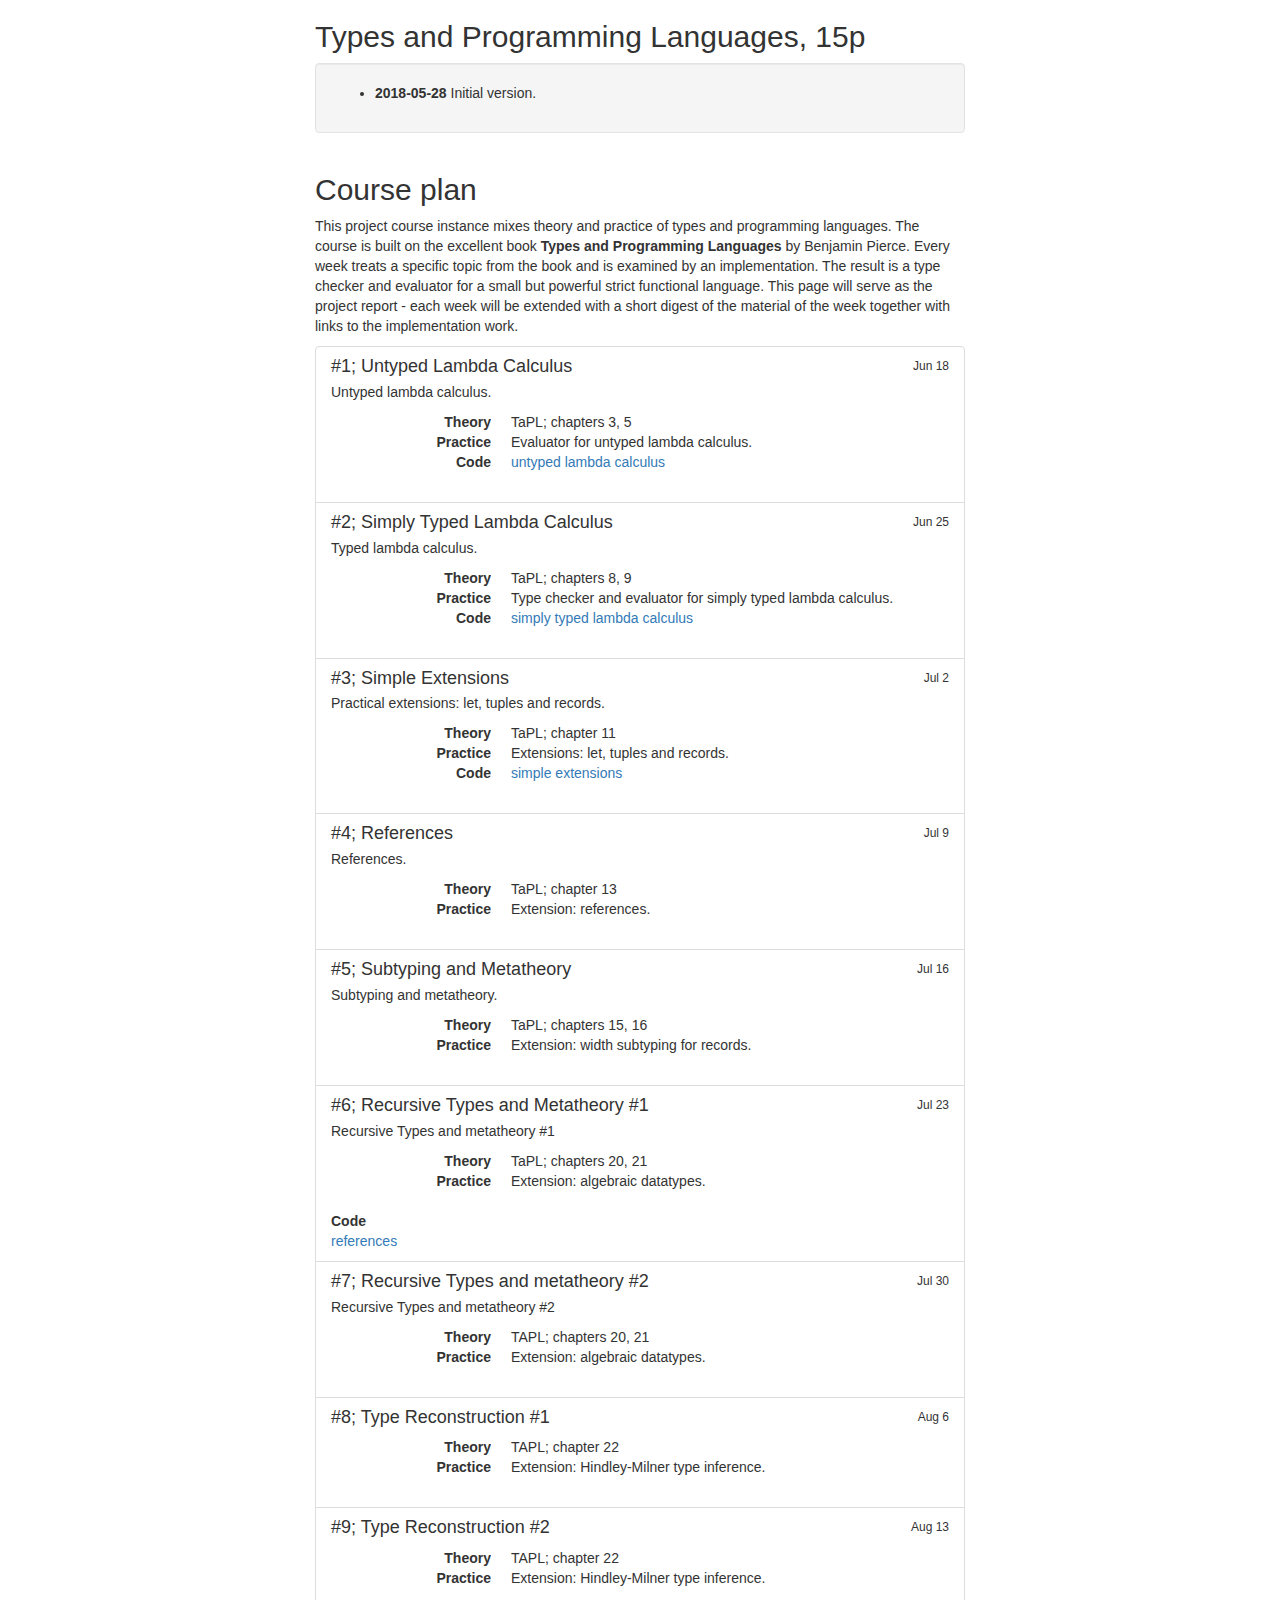
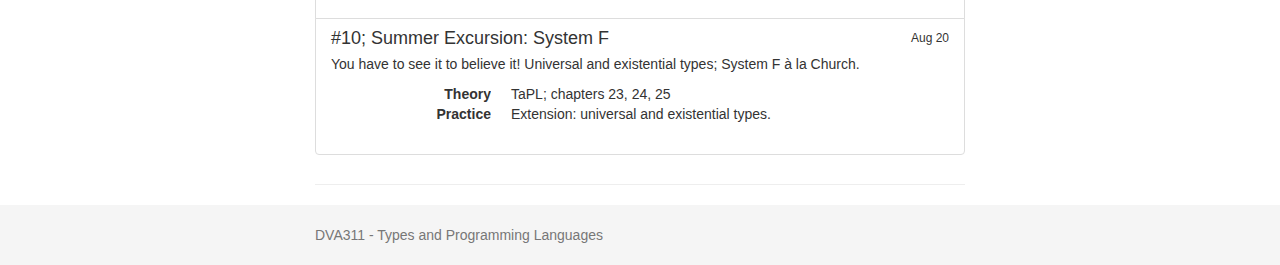
==== index.html @ bcdea350 "added w4" ====
<!DOCTYPE html>
<html lang="en">
<head>
    <meta charset="utf-8">
    <meta http-equiv="X-UA-Compatible" content="IE=edge">
    <meta name="viewport" content="width=device-width, initial-scale=1">
    <title>DVA311</title>

    <!-- Bootstrap -->
    <link href="css/bootstrap.min.css" rel="stylesheet">
    <link href="css/custom.css" rel="stylesheet">
    <link href="css/print.css" rel="stylesheet" media="print">


    <!--[if lt IE 9]>
    <script src="https://oss.maxcdn.com/html5shiv/3.7.2/html5shiv.min.js"></script>
    <script src="https://oss.maxcdn.com/respond/1.4.2/respond.min.js"></script>
    <![endif]-->
</head>

<body>

<!-- Begin page content -->
<div class="container">
    <h2>Types and Programming Languages, 15p</h2>

    <div class="well hidden-print">
        <ul>
            <li><strong>2018-05-28</strong> Initial version.
            </li>
        </ul>
    </div>

    <div class="page-header nobreak">
        <h2>Course plan</h2>

        <p> This project course instance mixes theory and practice of types and programming languages. The course is
            built on the excellent book
            <strong>Types and Programming Languages</strong> by Benjamin Pierce. Every week treats a specific topic from
            the book and is examined by an implementation. The result is a type checker and evaluator for a
            small but powerful strict functional language. This page will serve as the project report - each week will
            be extended with a short digest of the material of the week together with links to the implementation work.
        </p>


        <div class="list-group">

            <div class="list-group-item">
                <span class="date">Jun 18</span>
                <h4 class="list-group-item-heading">#1; Untyped Lambda Calculus</h4>

                <p>
                    Untyped lambda calculus.
                </p>

                <dl class="dl-horizontal">
                    <dt>Theory</dt>
                    <dd>TaPL; chapters 3, 5</dd>
                    <dt>Practice</dt>
                    <dd>Evaluator for untyped lambda calculus.</dd>
		    <dt>Code</dt>
		    <dd><a href="code/w1-untyped.zip">untyped lambda calculus</a></dd>
                </dl>

            </div>

            <div class="list-group-item">
                <span class="date">Jun 25</span>

                <h4 class="list-group-item-heading">#2; Simply Typed Lambda Calculus</h4>

                <p>
                    Typed lambda calculus.
                </p>

                <dl class="dl-horizontal">
                    <dt>Theory</dt>
                    <dd>TaPL; chapters 8, 9</dd>
                    <dt>Practice</dt>
                    <dd>Type checker and evaluator for simply typed lambda calculus.</dd>
		    <dt>Code</dt>
		    <dd><a href="code/w2-simply_typed.zip">simply typed lambda calculus</a></dd>
                </dl>

            </div>

            <div class="list-group-item">
                <span class="date">Jul 2</span>

                <h4 class="list-group-item-heading">#3; Simple Extensions </h4>

                <p>
                    Practical extensions: let, tuples and records.
                </p>

                <dl class="dl-horizontal">
                    <dt>Theory</dt>
                    <dd>TaPL; chapter 11</dd>
                    <dt>Practice</dt>
                    <dd>Extensions: let, tuples and records.</dd>
		    <dt>Code</dt>
		    <dd><a href="code/w3-simple_extensions.zip">simple extensions</a></dd>
                </dl>

            </div>

            <div class="list-group-item">
                <span class="date">Jul 9</span>

                <h4 class="list-group-item-heading">#4; References</h4>

                <p>
                    References.
                </p>

                <dl class="dl-horizontal">
                    <dt>Theory</dt>
                    <dd>TaPL; chapter 13</dd>
                    <dt>Practice</dt>
                    <dd>Extension: references.</dd>
                </dl>

            </div>
            <div class="list-group-item">
                <span class="date">Jul 16</span>

                <h4 class="list-group-item-heading">#5; Subtyping and Metatheory </h4>

                <p>
                    Subtyping and metatheory.
                </p>

                <dl class="dl-horizontal">
                    <dt>Theory</dt>
                    <dd>TaPL; chapters 15, 16</dd>
                    <dt>Practice</dt>
                    <dd>Extension: width subtyping for records.</dd>
                </dl>

            </div>

            <div class="list-group-item">
                <span class="date">Jul 23</span>

                <h4 class="list-group-item-heading">#6; Recursive Types and Metatheory #1</h4>

                <p>
                    Recursive Types and metatheory #1
                </p>

                <dl class="dl-horizontal">
                    <dt>Theory</dt>
                    <dd>TaPL; chapters 20, 21</dd>
                    <dt>Practice</dt>
                    <dd>Extension: algebraic datatypes.</dd>
                </dl>

		            <dt>Code</dt>
		            <dd><a href="code/w4-references.zip">references</a></dd>

            </div>

            <div class="list-group-item">
                <span class="date">Jul 30</span>

                <h4 class="list-group-item-heading">#7;  Recursive Types and metatheory #2 </h4>

                <p>
                    Recursive Types and metatheory #2
                </p>

                <dl class="dl-horizontal">
                    <dt>Theory</dt>
                    <dd>TAPL; chapters 20, 21</dd>
                    <dt>Practice</dt>
                    <dd>Extension: algebraic datatypes.</dd>
                </dl>

            </div>

            <div class="list-group-item">
                <span class="date">Aug 6</span>

                <h4 class="list-group-item-heading">#8; Type Reconstruction #1</h4>

                <p>
                </p>

                <dl class="dl-horizontal">
                    <dt>Theory</dt>
                    <dd>TAPL; chapter 22</dd>
                    <dt>Practice</dt>
                    <dd>Extension: Hindley-Milner type inference.</dd>
                </dl>

            </div>

            <div class="list-group-item">
                <span class="date">Aug 13</span>

                <h4 class="list-group-item-heading">#9; Type Reconstruction #2</h4>

                <p>
                </p>

                <dl class="dl-horizontal">
                    <dt>Theory</dt>
                    <dd>TAPL; chapter 22</dd>
                    <dt>Practice</dt>
                    <dd>Extension: Hindley-Milner type inference.</dd>
                </dl>

            </div>

            <div class="list-group-item">
                <span class="date">Aug 20</span>

                <h4 class="list-group-item-heading">#10; Summer Excursion: System F</h4>

                <p>
                    You have to see it to believe it! Universal and existential types; System F à la Church.
                </p>

                <dl class="dl-horizontal">
                    <dt>Theory</dt>
                    <dd>TaPL; chapters 23, 24, 25</dd>
                    <dt>Practice</dt>
                    <dd>Extension: universal and existential types.</dd>
                </dl>

            </div>

        </div>


    </div>


</div>

<footer class="footer hidden-print">
    <div class="container">
        <p class="text-muted">DVA311 - Types and Programming Languages</p>
    </div>
</footer>


<!-- IE10 viewport hack for Surface/desktop Windows 8 bug -->
<script src="../../assets/js/ie10-viewport-bug-workaround.js"></script>

<!-- jQuery (necessary for Bootstrap's JavaScript plugins) -->
<script src="https://ajax.googleapis.com/ajax/libs/jquery/1.11.3/jquery.min.js"></script>
<!-- Include all compiled plugins (below), or include individual files as needed -->
<script src="js/bootstrap.min.js"></script>
</body>
</html>
---- css/custom.css ----
html {
    position: relative;
    min-height: 100%;
}
body {
    /* Margin bottom by footer height */
    margin-bottom: 60px;
}
.footer {
    position: absolute;
    bottom: 0;
    width: 100%;
    /* Set the fixed height of the footer here */
    height: 60px;
    background-color: #f5f5f5;
}


.container {
    width: auto;
    max-width: 680px;
    padding: 0 15px;
}
.container .text-muted {
    margin: 20px 0;
}



.date {
    display: inline-block;
    min-width: 10px;
    padding: 3px 0px;
    font-size: 12px;
    line-height: 1;
    text-align: center;
    white-space: nowrap;
    vertical-align: middle;
}


.list-group-item > .date {
    float: right;
}
---- css/print.css ----
@page {
    size: A4;
    margin-bottom: 2cm;
    margin-top: 2cm;
}

h1, h2, h3, h4, h5 {
    page-break-after: avoid;
}

.nobreak {
    page-break-inside: avoid;
}

.list-group-item {
    page-break-inside: avoid;
}
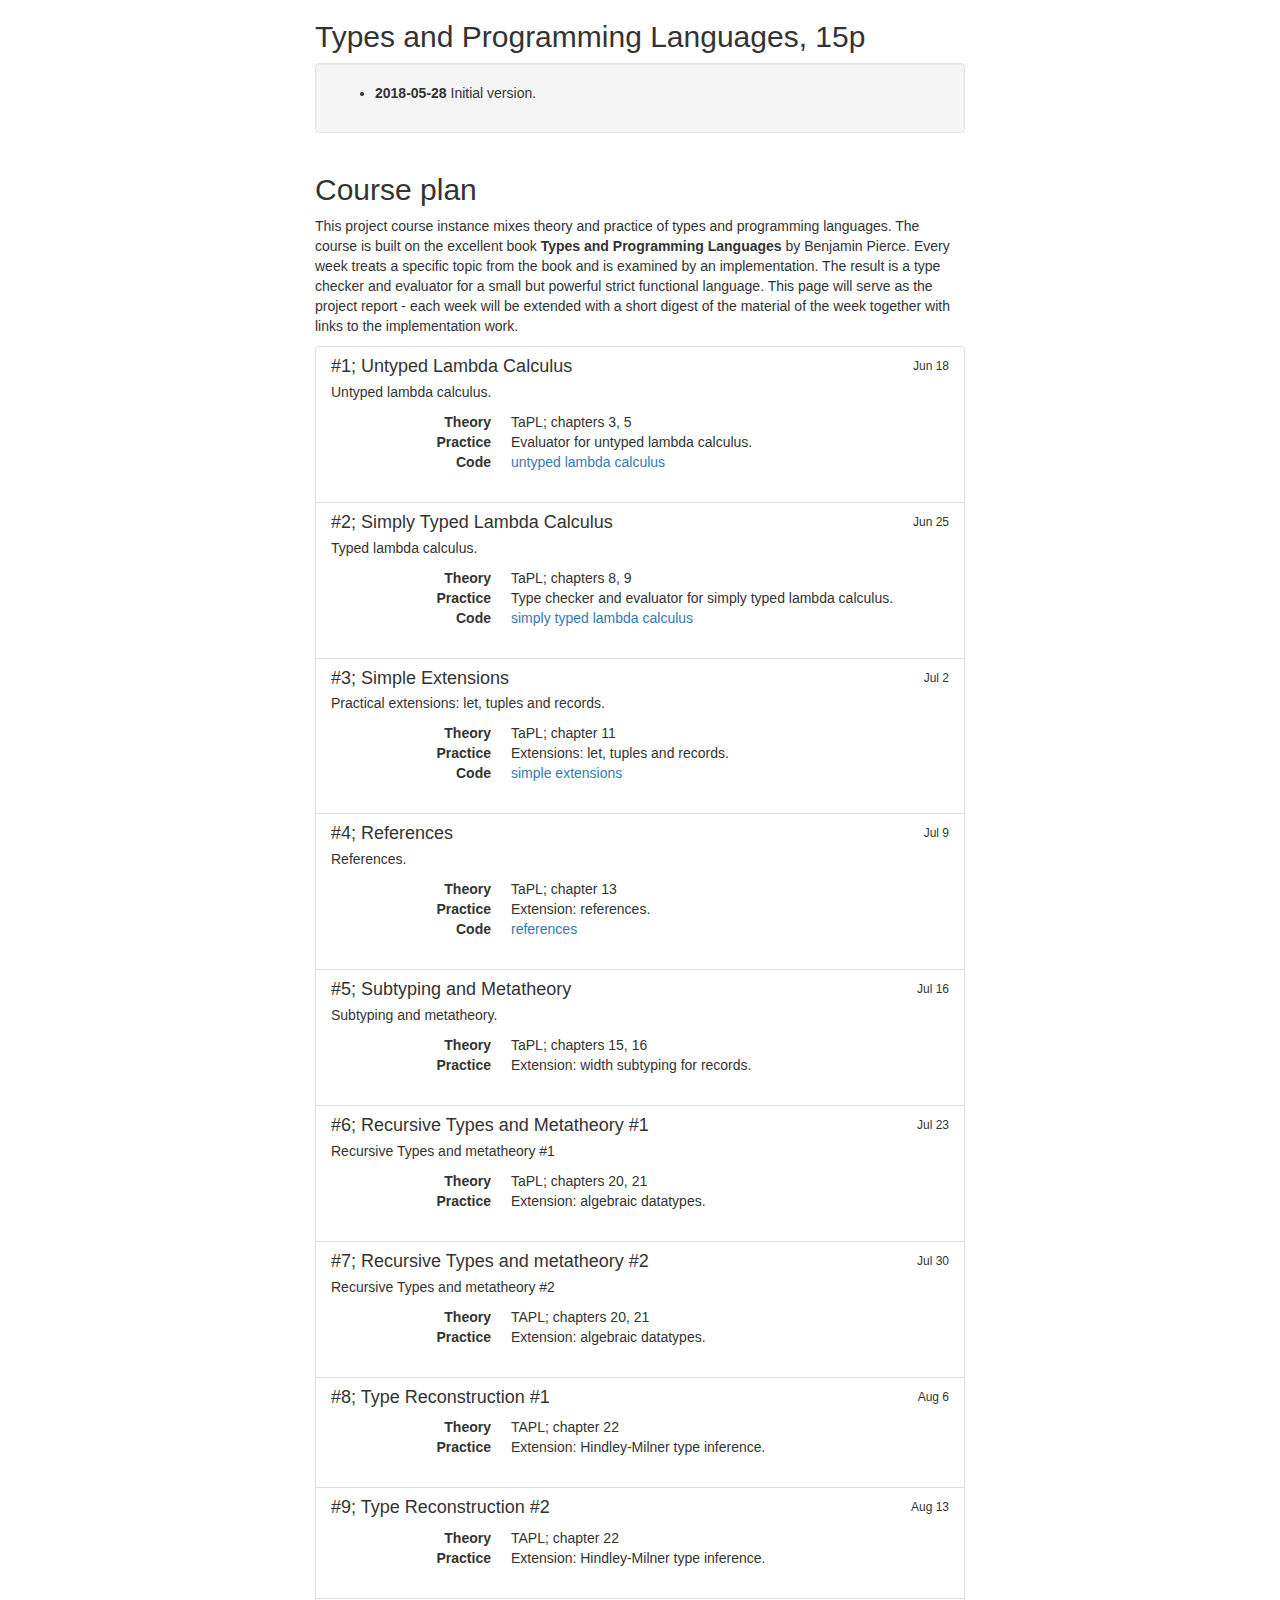
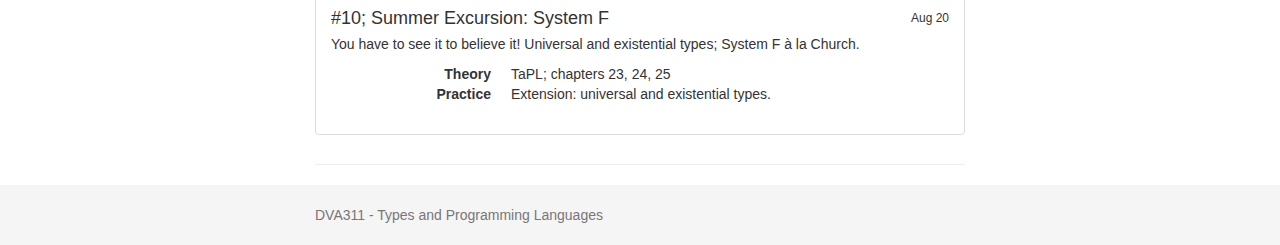
==== commit 7568b922: "fixed error" ====
--- a/index.html
+++ b/index.html
@@ -114,10 +114,9 @@
                 </p>
 
                 <dl class="dl-horizontal">
-                    <dt>Theory</dt>
-                    <dd>TaPL; chapter 13</dd>
-                    <dt>Practice</dt>
-                    <dd>Extension: references.</dd>
+                    <dt>Theory</dt> <dd>TaPL; chapter 13</dd>
+                    <dt>Practice</dt> <dd>Extension: references.</dd>
+                    <dt>Code</dt> <dd><a href="code/w4-references.zip">references</a></dd>
                 </dl>
 
             </div>
@@ -154,10 +153,6 @@
                     <dt>Practice</dt>
                     <dd>Extension: algebraic datatypes.</dd>
                 </dl>
-
-		            <dt>Code</dt>
-		            <dd><a href="code/w4-references.zip">references</a></dd>
-
             </div>
 
             <div class="list-group-item">
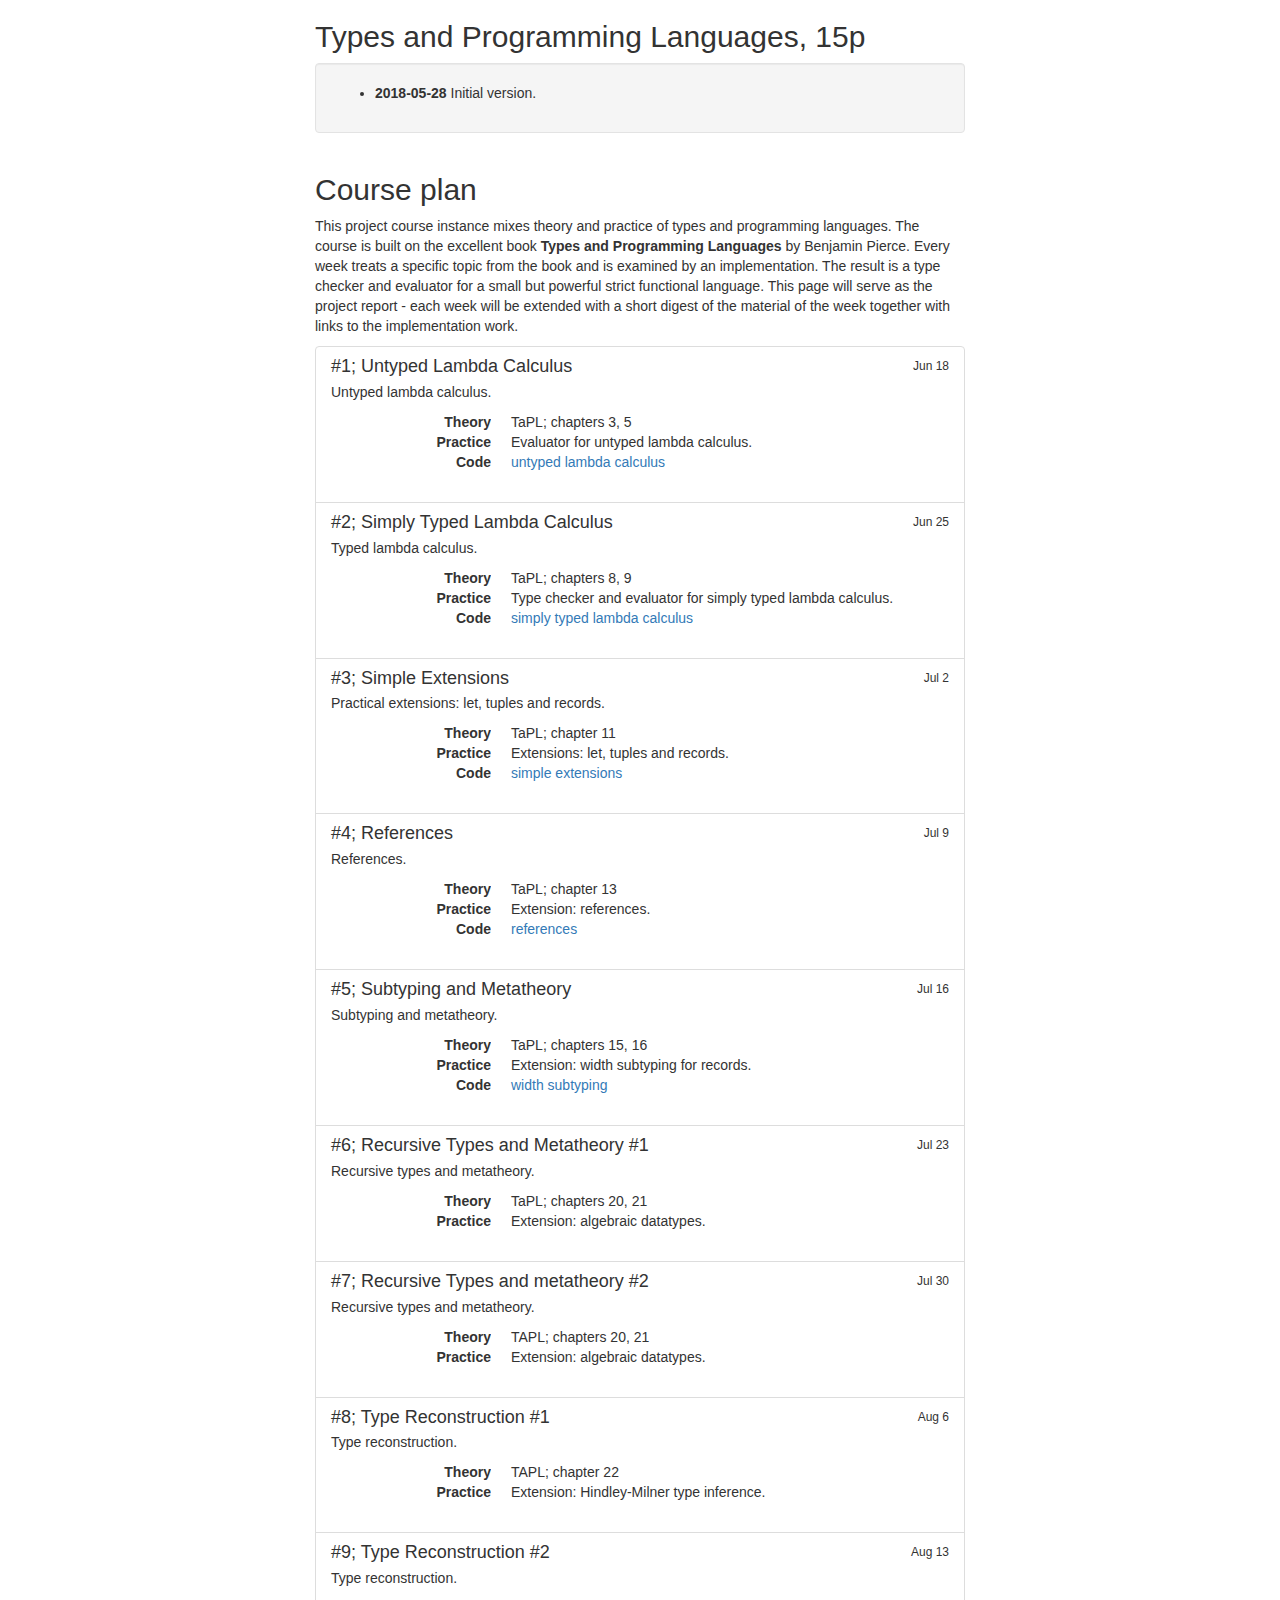
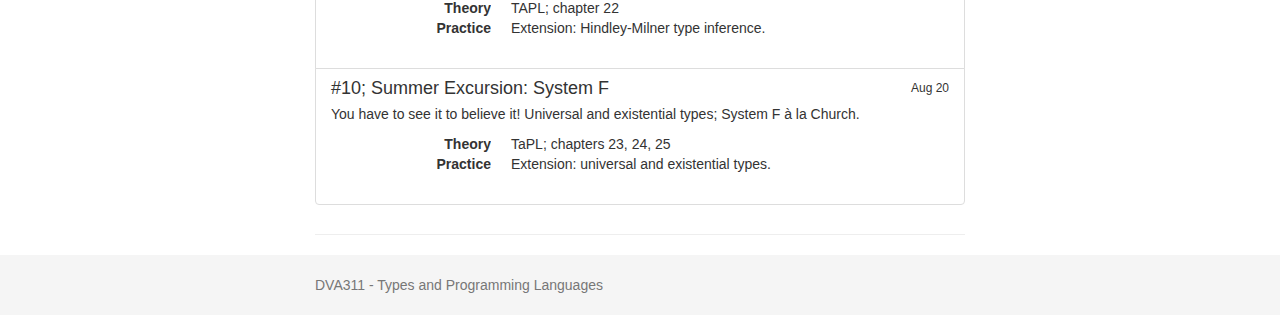
==== commit d879379c: "added w5" ====
--- a/index.html
+++ b/index.html
@@ -134,6 +134,8 @@
                     <dd>TaPL; chapters 15, 16</dd>
                     <dt>Practice</dt>
                     <dd>Extension: width subtyping for records.</dd>
+                    <dt>Code</dt>
+		                <dd><a href="code/w5-width_subtyping.zip">width subtyping</a></dd>
                 </dl>
 
             </div>
@@ -144,7 +146,7 @@
                 <h4 class="list-group-item-heading">#6; Recursive Types and Metatheory #1</h4>
 
                 <p>
-                    Recursive Types and metatheory #1
+                    Recursive types and metatheory.
                 </p>
 
                 <dl class="dl-horizontal">
@@ -160,9 +162,7 @@
 
                 <h4 class="list-group-item-heading">#7;  Recursive Types and metatheory #2 </h4>
 
-                <p>
-                    Recursive Types and metatheory #2
-                </p>
+                <p> Recursive types and metatheory. </p>
 
                 <dl class="dl-horizontal">
                     <dt>Theory</dt>
@@ -178,8 +178,7 @@
 
                 <h4 class="list-group-item-heading">#8; Type Reconstruction #1</h4>
 
-                <p>
-                </p>
+                <p> Type reconstruction. </p>
 
                 <dl class="dl-horizontal">
                     <dt>Theory</dt>
@@ -195,8 +194,7 @@
 
                 <h4 class="list-group-item-heading">#9; Type Reconstruction #2</h4>
 
-                <p>
-                </p>
+                <p> Type reconstruction. </p>
 
                 <dl class="dl-horizontal">
                     <dt>Theory</dt>
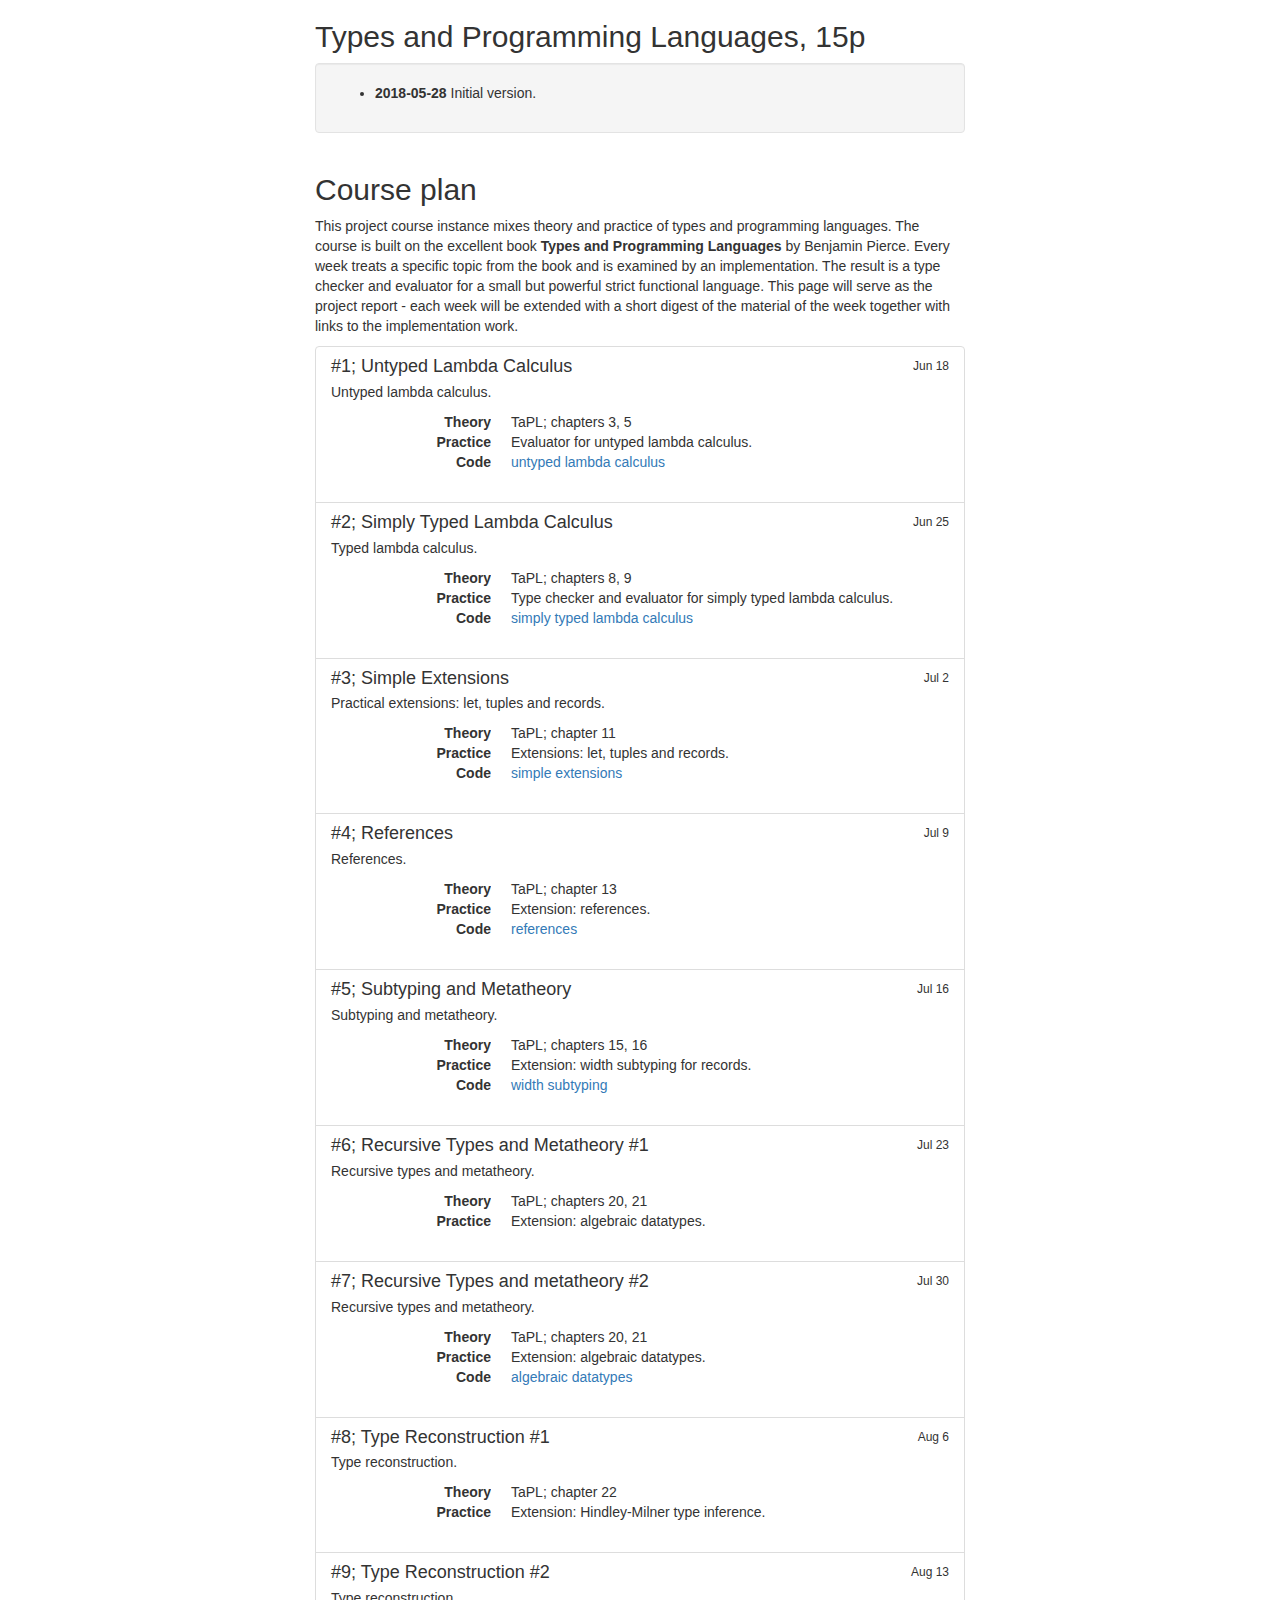
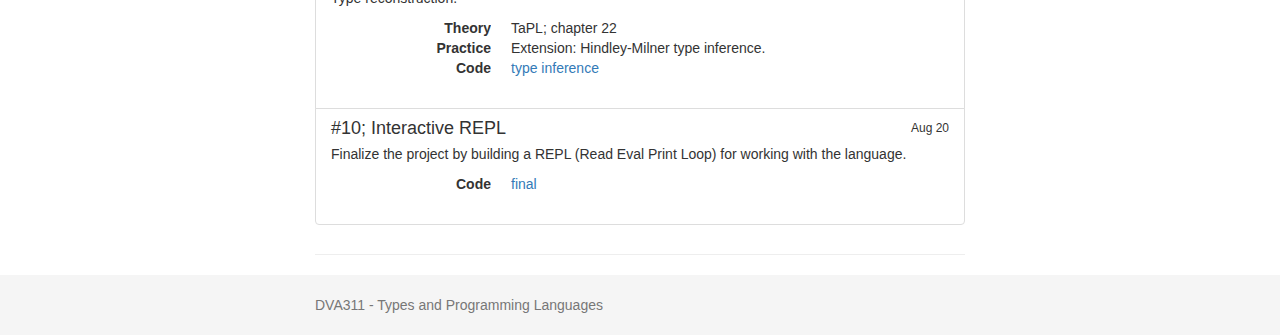
==== commit c6dcb3e4: "added links to code" ====
--- a/index.html
+++ b/index.html
@@ -166,9 +166,11 @@
 
                 <dl class="dl-horizontal">
                     <dt>Theory</dt>
-                    <dd>TAPL; chapters 20, 21</dd>
+                    <dd>TaPL; chapters 20, 21</dd>
                     <dt>Practice</dt>
                     <dd>Extension: algebraic datatypes.</dd>
+                    <dt>Code</dt>
+		                <dd><a href="code/w7-adts.zip">algebraic datatypes</a></dd>
                 </dl>
 
             </div>
@@ -182,7 +184,7 @@
 
                 <dl class="dl-horizontal">
                     <dt>Theory</dt>
-                    <dd>TAPL; chapter 22</dd>
+                    <dd>TaPL; chapter 22</dd>
                     <dt>Practice</dt>
                     <dd>Extension: Hindley-Milner type inference.</dd>
                 </dl>
@@ -198,9 +200,11 @@
 
                 <dl class="dl-horizontal">
                     <dt>Theory</dt>
-                    <dd>TAPL; chapter 22</dd>
+                    <dd>TaPL; chapter 22</dd>
                     <dt>Practice</dt>
                     <dd>Extension: Hindley-Milner type inference.</dd>
+                    <dt>Code</dt>
+		                <dd><a href="code/w9-inference.zip">type inference</a></dd>
                 </dl>
 
             </div>
@@ -208,17 +212,15 @@
             <div class="list-group-item">
                 <span class="date">Aug 20</span>
 
-                <h4 class="list-group-item-heading">#10; Summer Excursion: System F</h4>
-
-                <p>
-                    You have to see it to believe it! Universal and existential types; System F à la Church.
-                </p>
-
-                <dl class="dl-horizontal">
-                    <dt>Theory</dt>
-                    <dd>TaPL; chapters 23, 24, 25</dd>
-                    <dt>Practice</dt>
-                    <dd>Extension: universal and existential types.</dd>
+                <h4 class="list-group-item-heading">#10; Interactive REPL</h4>
+
+                <p>
+                    Finalize the project by building a REPL (Read Eval Print Loop) for working with the language.
+                </p>
+
+                <dl class="dl-horizontal">
+                    <dt>Code</dt>
+		                <dd><a href="code/w10-final.zip">final</a></dd>
                 </dl>
 
             </div>
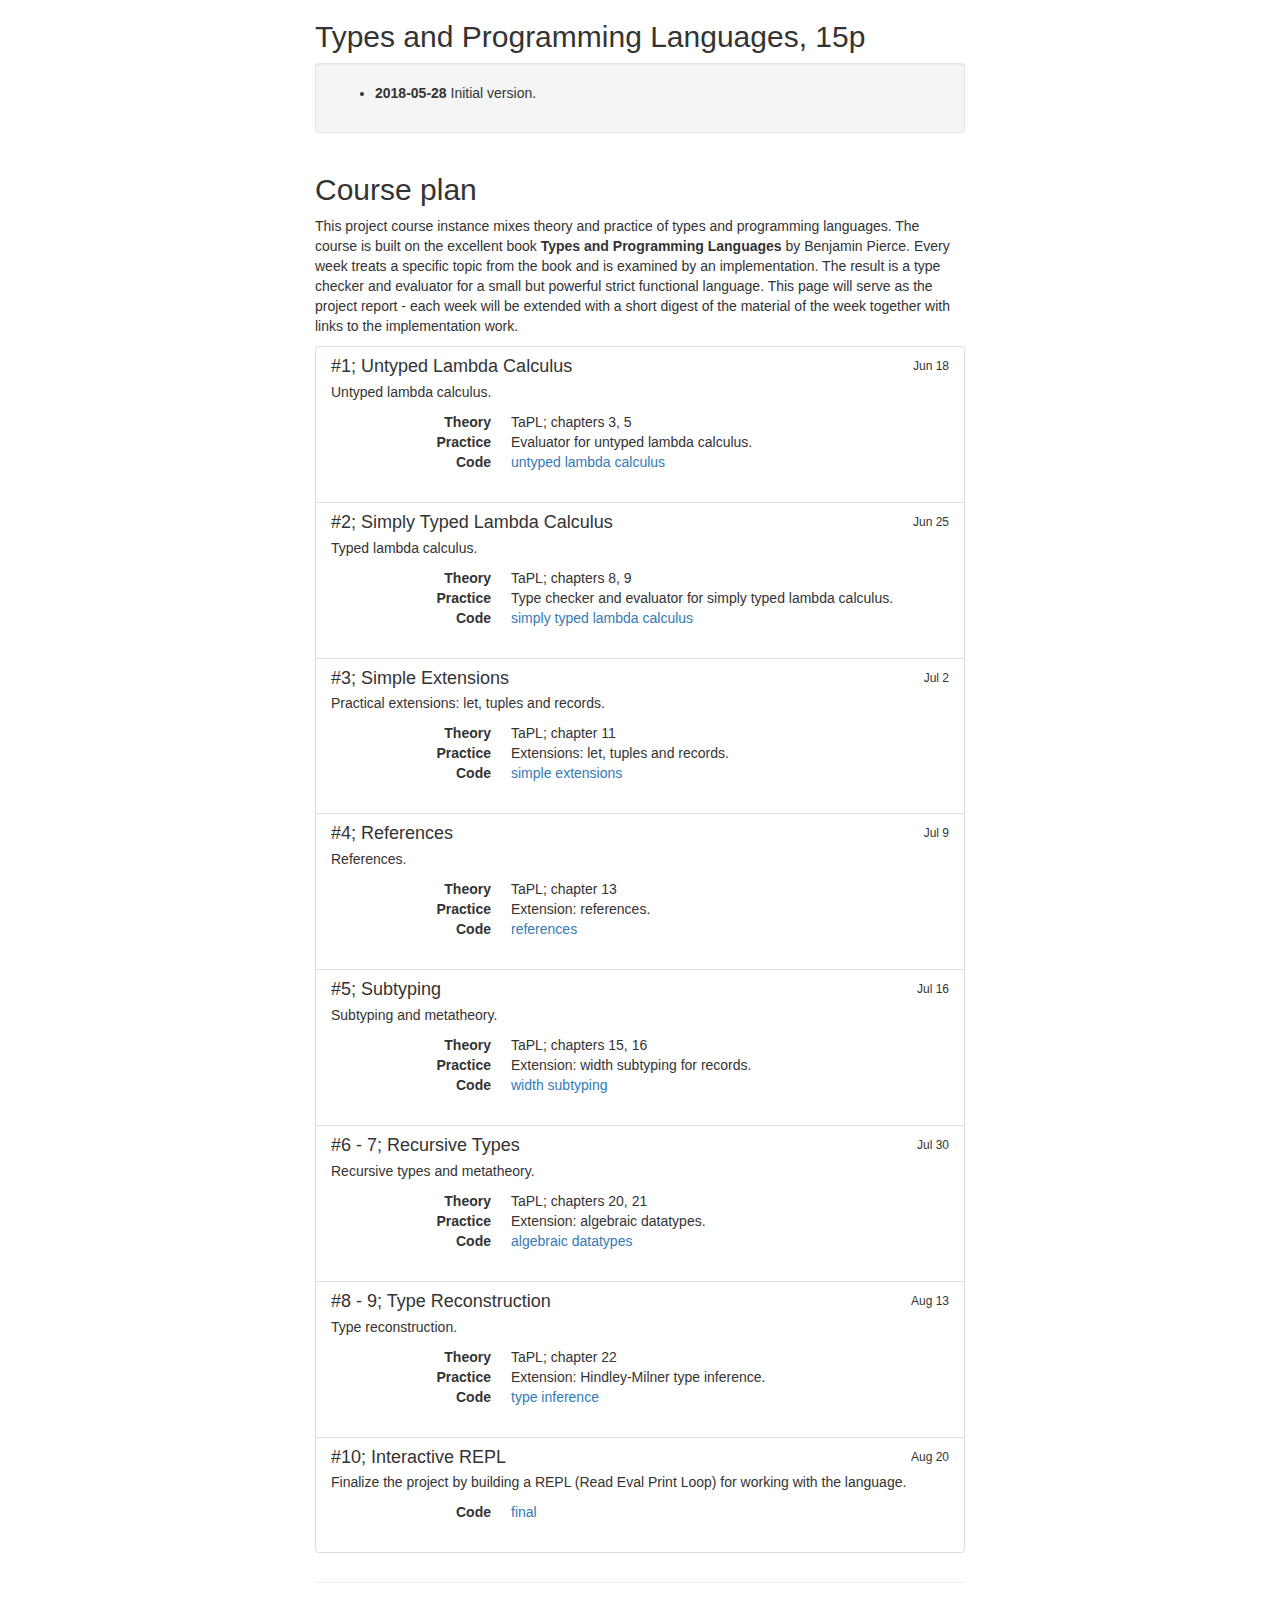
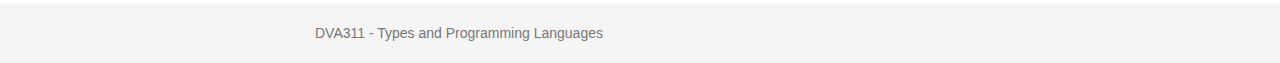
==== commit ca85ee98: "changed module week spans" ====
--- a/index.html
+++ b/index.html
@@ -123,7 +123,7 @@
             <div class="list-group-item">
                 <span class="date">Jul 16</span>
 
-                <h4 class="list-group-item-heading">#5; Subtyping and Metatheory </h4>
+                <h4 class="list-group-item-heading">#5; Subtyping </h4>
 
                 <p>
                     Subtyping and metatheory.
@@ -141,34 +141,16 @@
             </div>
 
             <div class="list-group-item">
-                <span class="date">Jul 23</span>
-
-                <h4 class="list-group-item-heading">#6; Recursive Types and Metatheory #1</h4>
-
-                <p>
-                    Recursive types and metatheory.
-                </p>
+                <span class="date">Jul 30</span>
+
+                <h4 class="list-group-item-heading">#6 - 7; Recursive Types</h4>
+                <p> Recursive types and metatheory. </p>
 
                 <dl class="dl-horizontal">
                     <dt>Theory</dt>
                     <dd>TaPL; chapters 20, 21</dd>
                     <dt>Practice</dt>
                     <dd>Extension: algebraic datatypes.</dd>
-                </dl>
-            </div>
-
-            <div class="list-group-item">
-                <span class="date">Jul 30</span>
-
-                <h4 class="list-group-item-heading">#7;  Recursive Types and metatheory #2 </h4>
-
-                <p> Recursive types and metatheory. </p>
-
-                <dl class="dl-horizontal">
-                    <dt>Theory</dt>
-                    <dd>TaPL; chapters 20, 21</dd>
-                    <dt>Practice</dt>
-                    <dd>Extension: algebraic datatypes.</dd>
                     <dt>Code</dt>
 		                <dd><a href="code/w7-adts.zip">algebraic datatypes</a></dd>
                 </dl>
@@ -176,25 +158,9 @@
             </div>
 
             <div class="list-group-item">
-                <span class="date">Aug 6</span>
-
-                <h4 class="list-group-item-heading">#8; Type Reconstruction #1</h4>
-
-                <p> Type reconstruction. </p>
-
-                <dl class="dl-horizontal">
-                    <dt>Theory</dt>
-                    <dd>TaPL; chapter 22</dd>
-                    <dt>Practice</dt>
-                    <dd>Extension: Hindley-Milner type inference.</dd>
-                </dl>
-
-            </div>
-
-            <div class="list-group-item">
                 <span class="date">Aug 13</span>
 
-                <h4 class="list-group-item-heading">#9; Type Reconstruction #2</h4>
+                <h4 class="list-group-item-heading">#8 - 9; Type Reconstruction </h4>
 
                 <p> Type reconstruction. </p>
 
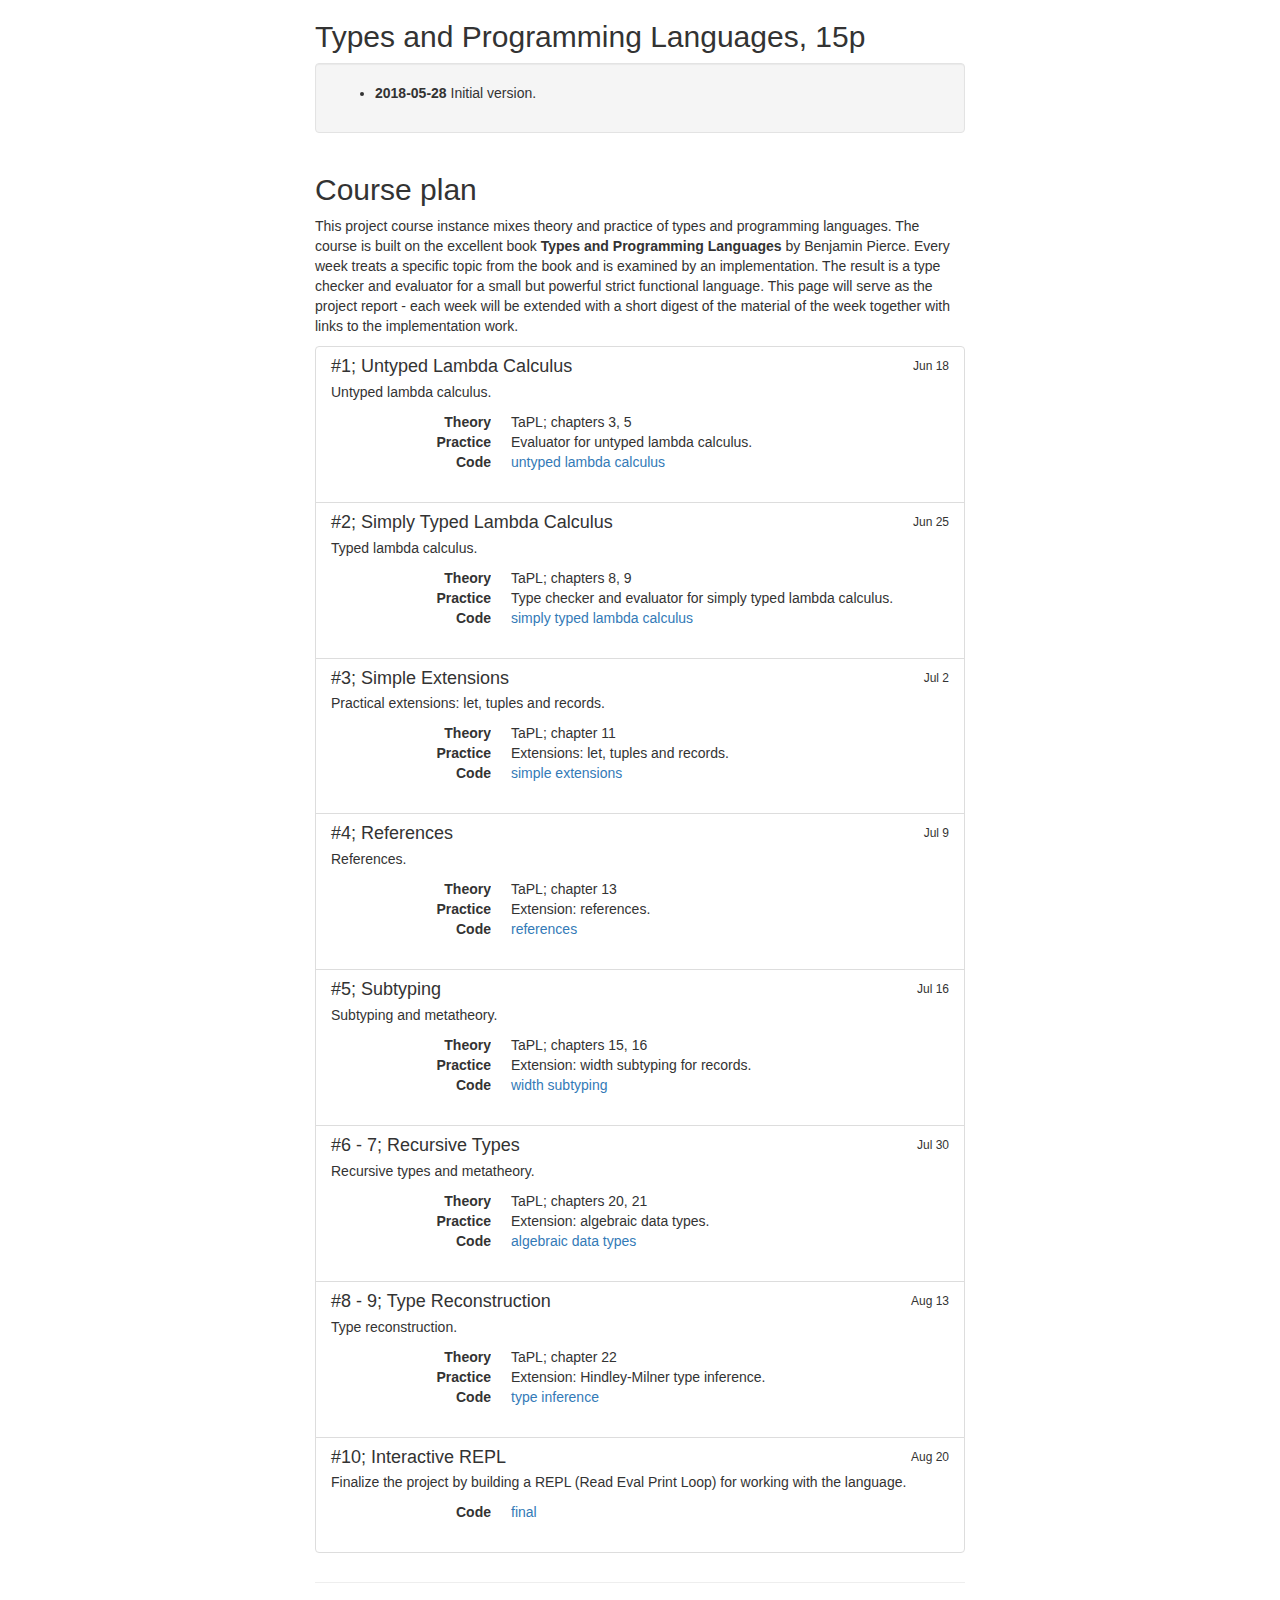
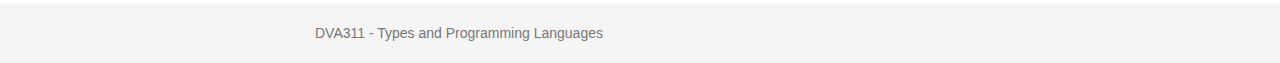
==== commit ef771e7a: "datatypes -> dat types" ====
--- a/index.html
+++ b/index.html
@@ -150,9 +150,9 @@
                     <dt>Theory</dt>
                     <dd>TaPL; chapters 20, 21</dd>
                     <dt>Practice</dt>
-                    <dd>Extension: algebraic datatypes.</dd>
-                    <dt>Code</dt>
-		                <dd><a href="code/w7-adts.zip">algebraic datatypes</a></dd>
+                    <dd>Extension: algebraic data types.</dd>
+                    <dt>Code</dt>
+		                <dd><a href="code/w7-adts.zip">algebraic data types</a></dd>
                 </dl>
 
             </div>
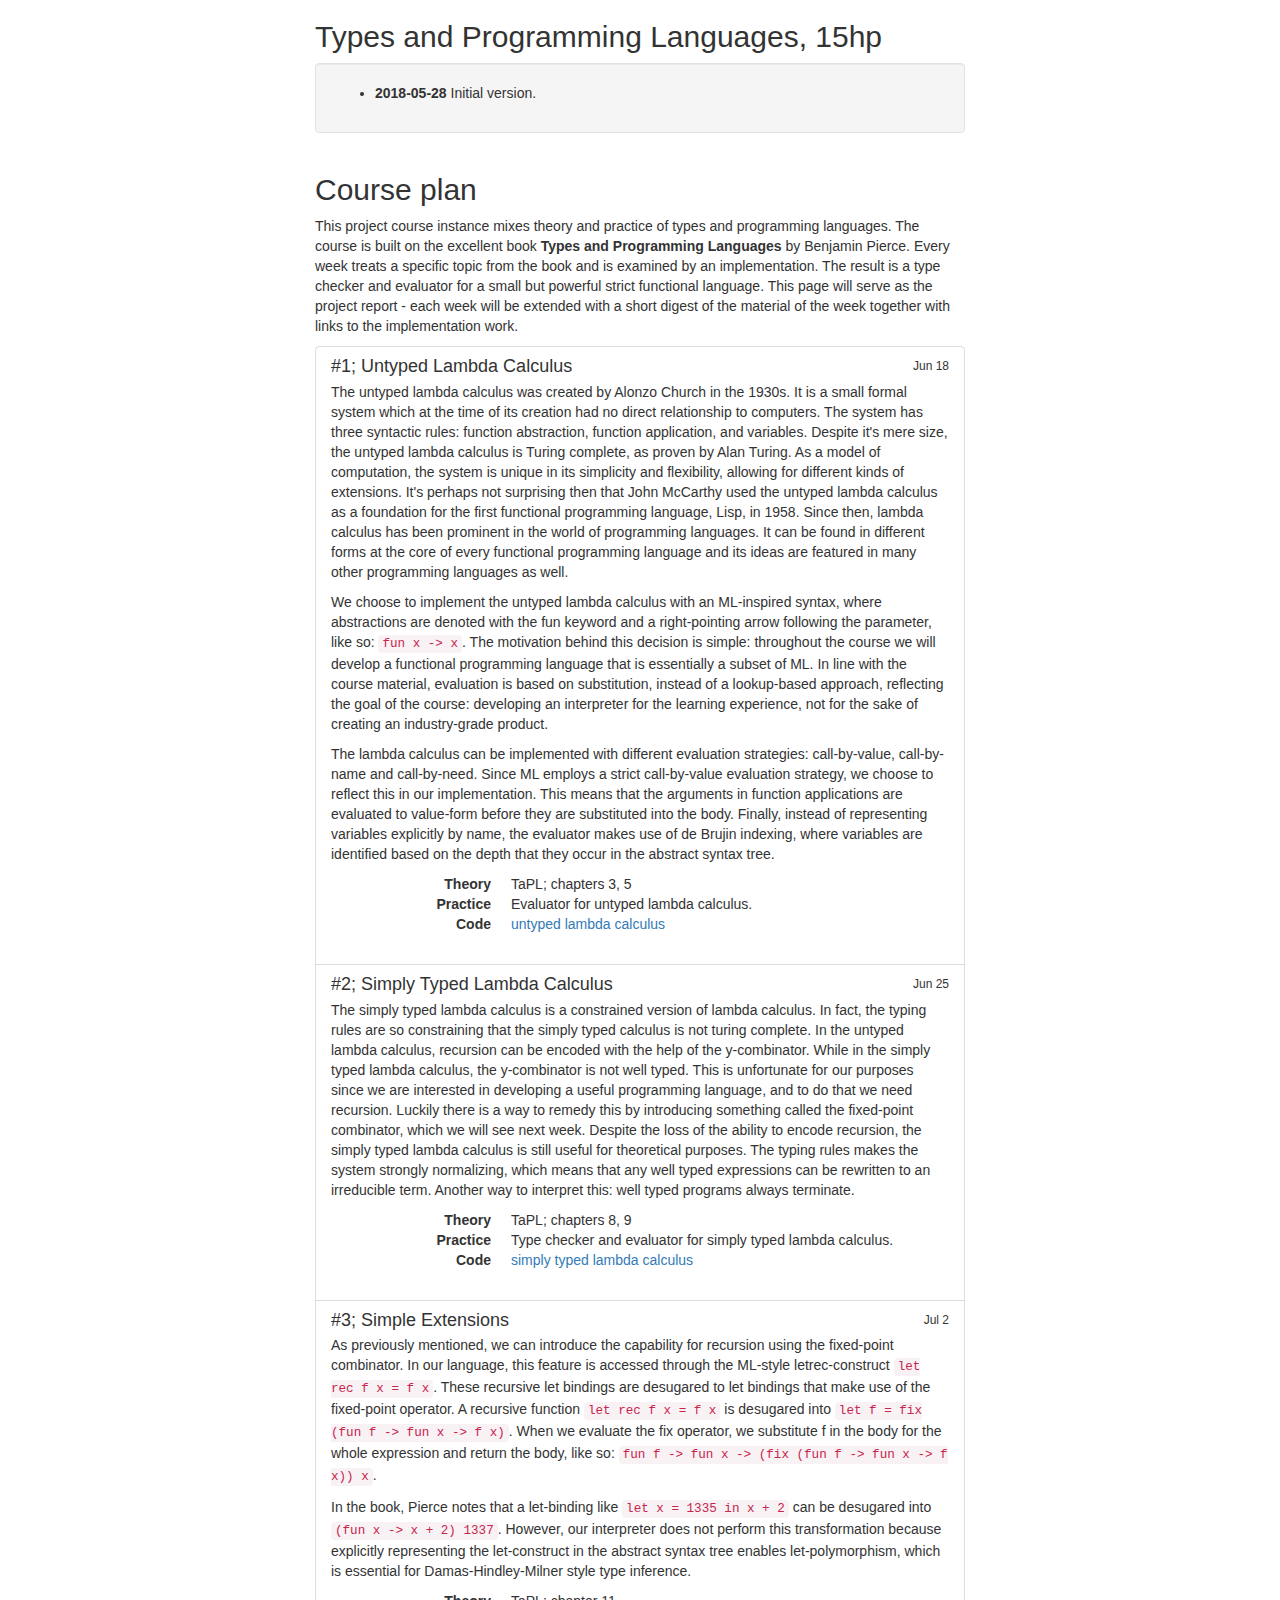
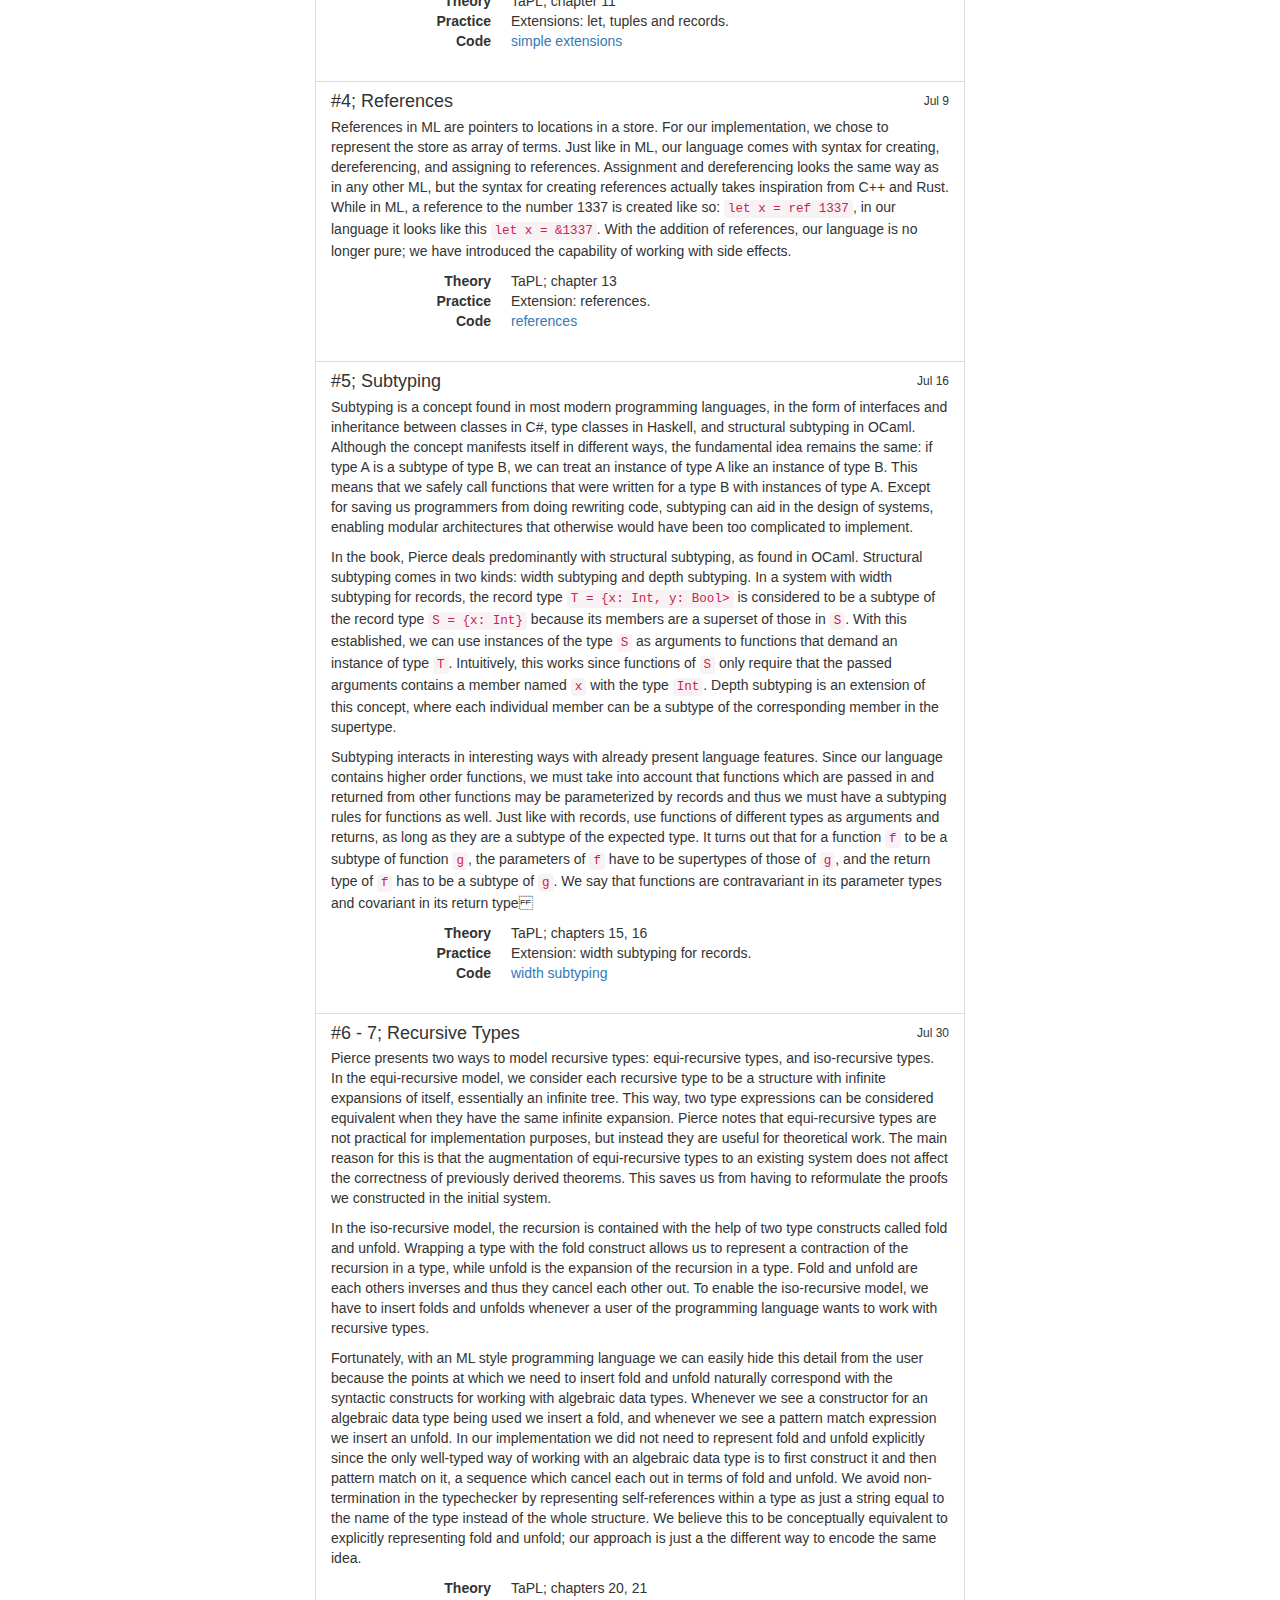
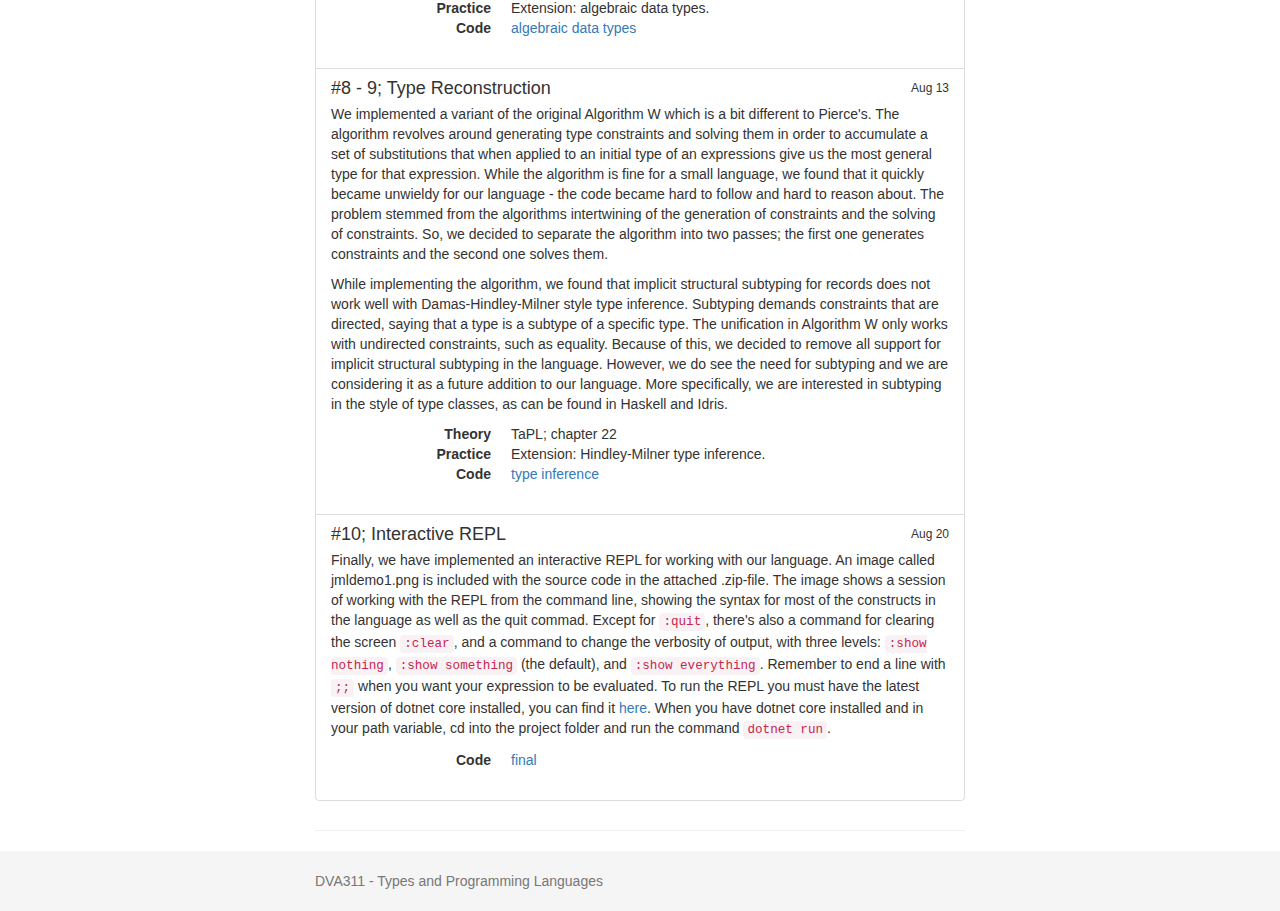
==== commit 351af4a4: "pasted in the text" ====
--- a/index.html
+++ b/index.html
@@ -22,7 +22,7 @@
 
 <!-- Begin page content -->
 <div class="container">
-    <h2>Types and Programming Languages, 15p</h2>
+    <h2>Types and Programming Languages, 15hp</h2>
 
     <div class="well hidden-print">
         <ul>
@@ -50,7 +50,13 @@
                 <h4 class="list-group-item-heading">#1; Untyped Lambda Calculus</h4>
 
                 <p>
-                    Untyped lambda calculus.
+The untyped lambda calculus was created by Alonzo Church in the 1930s. It is a small formal system which at the time of its creation had no direct relationship to computers. The system has three syntactic rules: function abstraction, function application, and variables. Despite it's mere size, the untyped lambda calculus is Turing complete, as proven by Alan Turing. As a model of computation, the system is unique in its simplicity and flexibility, allowing for different kinds of extensions. It's perhaps not surprising then that John McCarthy used the untyped lambda calculus as a foundation for the first functional programming language, Lisp, in 1958. Since then, lambda calculus has been prominent in the world of programming languages. It can be found in different forms at the core of every functional programming language and its ideas are featured in many other programming languages as well.
+</p>
+<p>
+We choose to implement the untyped lambda calculus with an ML-inspired syntax, where abstractions are denoted with the fun keyword and a right-pointing arrow following the parameter, like so: <code>fun x -> x</code>. The motivation behind this decision is simple: throughout the course we will develop a functional programming language that is essentially a subset of ML. In line with the course material, evaluation is based on substitution, instead of a lookup-based approach, reflecting the goal of the course: developing an interpreter for the learning experience, not for the sake of creating an industry-grade product.
+</p>
+<p>
+The lambda calculus can be implemented with different evaluation strategies: call-by-value, call-by-name and call-by-need. Since ML employs a strict call-by-value evaluation strategy, we choose to reflect this in our implementation. This means that the arguments in function applications are evaluated to value-form before they are substituted into the body. Finally, instead of representing variables explicitly by name, the evaluator makes use of de Brujin indexing, where variables are identified based on the depth that they occur in the abstract syntax tree.
                 </p>
 
                 <dl class="dl-horizontal">
@@ -70,7 +76,7 @@
                 <h4 class="list-group-item-heading">#2; Simply Typed Lambda Calculus</h4>
 
                 <p>
-                    Typed lambda calculus.
+The simply typed lambda calculus is a constrained version of lambda calculus. In fact, the typing rules are so constraining that the simply typed calculus is not turing complete. In the untyped lambda calculus, recursion can be encoded with the help of the y-combinator. While in the simply typed lambda calculus, the y-combinator is not well typed. This is unfortunate for our purposes since we are interested in developing a useful programming language, and to do that we need recursion. Luckily there is a way to remedy this by introducing something called the fixed-point combinator, which we will see next week. Despite the loss of the ability to encode recursion, the simply typed lambda calculus is still useful for theoretical purposes. The typing rules makes the system strongly normalizing, which means that any well typed expressions can be rewritten to an irreducible term. Another way to interpret this: well typed programs always terminate.
                 </p>
 
                 <dl class="dl-horizontal">
@@ -90,7 +96,11 @@
                 <h4 class="list-group-item-heading">#3; Simple Extensions </h4>
 
                 <p>
-                    Practical extensions: let, tuples and records.
+As previously mentioned, we can introduce the capability for recursion using the fixed-point combinator. In our language, this feature is accessed through the ML-style letrec-construct <code>let rec f x = f x</code>. These recursive let bindings are desugared to let bindings that make use of the fixed-point operator. A recursive function <code>let rec f x = f x</code> is desugared into <code>let f = fix (fun f -> fun x -> f x)</code>. When we evaluate the fix operator, we substitute f in the body for the whole expression and return the body, like so: <code>fun f -> fun x -> (fix (fun f -> fun x -> f x)) x</code>.
+</p>
+<p>
+In the book, Pierce notes that a let-binding like <code>let x = 1335 in x + 2</code> can be desugared into <code>(fun x -> x + 2) 1337</code>. However, our interpreter does not perform this transformation because explicitly representing the let-construct in the abstract syntax tree enables let-polymorphism, which is essential for Damas-Hindley-Milner style type inference.
+
                 </p>
 
                 <dl class="dl-horizontal">
@@ -110,7 +120,7 @@
                 <h4 class="list-group-item-heading">#4; References</h4>
 
                 <p>
-                    References.
+References in ML are pointers to locations in a store. For our implementation, we chose to represent the store as array of terms. Just like in ML, our language comes with syntax for creating, dereferencing, and assigning to references. Assignment and dereferencing looks the same way as in any other ML, but the syntax for creating references actually takes inspiration from C++ and Rust. While in ML, a reference to the number 1337 is created like so: <code>let x = ref 1337</code>, in our language it looks like this <code> let x = &1337</code>. With the addition of references, our language is no longer pure; we have introduced the capability of working with side effects.
                 </p>
 
                 <dl class="dl-horizontal">
@@ -126,7 +136,14 @@
                 <h4 class="list-group-item-heading">#5; Subtyping </h4>
 
                 <p>
-                    Subtyping and metatheory.
+Subtyping is a concept found in most modern programming languages, in the form of interfaces and inheritance between classes in C#, type classes in Haskell, and structural subtyping in OCaml. Although the concept manifests itself in different ways, the fundamental idea remains the same: if type A is a subtype of type B, we can treat an instance of type A like an instance of type B. This means that we safely call functions that were written for a type B with instances of type A. Except for saving us programmers from doing rewriting code, subtyping can aid in the design of systems, enabling modular architectures that otherwise would have been too complicated to implement.
+</p>
+<p>
+In the book, Pierce deals predominantly with structural subtyping, as found in OCaml. Structural subtyping comes in two kinds: width subtyping and depth subtyping. In a system with width subtyping for records, the record type <code>T = {x: Int, y: Bool></code> is considered to be a subtype of the record type <code> S = {x: Int}</code> because its members are a superset of those in <code>S</code>. With this established, we can use instances of the type <code>S</code> as arguments to functions that demand an instance of type <code>T</code>. Intuitively, this works since functions of <code>S</code> only require that the passed arguments contains a member named <code>x</code> with the type <code>Int</code>. Depth subtyping is an extension of this concept, where each individual member can be a subtype of the corresponding member in the supertype.
+</p>
+<p>
+Subtyping interacts in interesting ways with already present language features. Since our language contains higher order functions, we must take into account that functions which are passed in and returned from other functions may be parameterized by records and thus we must have a subtyping rules for functions as well. Just like with records, use functions of different types as arguments and returns, as long as they are a subtype of the expected type. It turns out that for a function <code>f</code> to be a subtype of function <code>g</code>, the parameters of <code>f</code> have to be supertypes of those of <code>g</code>, and the return type of <code>f</code> has to be a subtype of <code>g</code>. We say that functions are contravariant in its parameter types and covariant in its return type+
                 </p>
 
                 <dl class="dl-horizontal">
@@ -144,7 +161,14 @@
                 <span class="date">Jul 30</span>
 
                 <h4 class="list-group-item-heading">#6 - 7; Recursive Types</h4>
-                <p> Recursive types and metatheory. </p>
+                <p>
+Pierce presents two ways to model recursive types: equi-recursive types, and iso-recursive types. In the equi-recursive model, we consider each recursive type to be a structure with infinite expansions of itself, essentially an infinite tree. This way, two type expressions can be considered equivalent when they have the same infinite expansion. Pierce notes that equi-recursive types are not practical for implementation purposes, but instead they are useful for theoretical work. The main reason for this is that the augmentation of equi-recursive types to an existing system does not affect the correctness of previously derived theorems. This saves us from having to reformulate the proofs we constructed in the initial system.
+</p>
+<p>
+In the iso-recursive model, the recursion is contained with the help of two type constructs called fold and unfold. Wrapping a type with the fold construct allows us to represent a contraction of the recursion in a type, while unfold is the expansion of the recursion in a type. Fold and unfold are each others inverses and thus they cancel each other out. To enable the iso-recursive model, we have to insert folds and unfolds whenever a user of the programming language wants to work with recursive types.
+</p><p>
+Fortunately, with an ML style programming language we can easily hide this detail from the user because the points at which we need to insert fold and unfold naturally correspond with the syntactic constructs for working with algebraic data types. Whenever we see a constructor for an algebraic data type being used we insert a fold, and whenever we see a pattern match expression we insert an unfold. In our implementation we did not need to represent fold and unfold explicitly since the only well-typed way of working with an algebraic data type is to first construct it and then pattern match on it, a sequence which cancel each out in terms of fold and unfold. We avoid non-termination in the typechecker by representing self-references within a type as just a string equal to the name of the type instead of the whole structure. We believe this to be conceptually equivalent to explicitly representing fold and unfold; our approach is just a the different way to encode the same idea.
+                </p>
 
                 <dl class="dl-horizontal">
                     <dt>Theory</dt>
@@ -162,7 +186,12 @@
 
                 <h4 class="list-group-item-heading">#8 - 9; Type Reconstruction </h4>
 
-                <p> Type reconstruction. </p>
+               <p>
+ We implemented a variant of the original Algorithm W which is a bit different to Pierce's. The algorithm revolves around generating type constraints and solving them in order to accumulate a set of substitutions that when applied to an initial type of an expressions give us the most general type for that expression. While the algorithm is fine for a small language, we found that it quickly became unwieldy for our language - the code became hard to follow and hard to reason about.  The problem stemmed from the algorithms intertwining of the generation of constraints and the solving of constraints. So, we decided to separate the algorithm into two passes; the first one generates constraints and the second one solves them.
+</p>
+               <p>
+While implementing the algorithm, we found that implicit structural subtyping for records does not work well with Damas-Hindley-Milner style type inference. Subtyping demands constraints that are directed, saying that a type is a subtype of a specific type. The unification in Algorithm W only works with undirected constraints, such as equality. Because of this, we decided to remove all support for implicit structural subtyping in the language. However, we do see the need for subtyping and we are considering it as a future addition to our language. More specifically, we are interested in subtyping in the style of type classes, as can be found in Haskell and Idris.
+                </p>
 
                 <dl class="dl-horizontal">
                     <dt>Theory</dt>
@@ -181,7 +210,7 @@
                 <h4 class="list-group-item-heading">#10; Interactive REPL</h4>
 
                 <p>
-                    Finalize the project by building a REPL (Read Eval Print Loop) for working with the language.
+ Finally, we have implemented an interactive REPL for working with our language. An image called jmldemo1.png is included with the source code in the attached .zip-file. The image shows a session of working with the REPL from the command line, showing the syntax for most of the constructs in the language as well as the quit commad. Except for <code>:quit</code>, there's also a command for clearing the screen <code>:clear</code>, and a command to change the verbosity of output, with three levels: <code>:show nothing</code>, <code>:show something</code> (the default), and <code>:show everything</code>. Remember to end a line with <code>;;</code> when you want your expression to be evaluated. To run the REPL you must have the latest version of dotnet core installed, you can find it <a href="https://www.microsoft.com/net/learn/get-started-with-dotnet-tutorial">here</a>. When you have dotnet core installed and in your path variable, cd into the project folder and run the command <code>dotnet run</code>.
                 </p>
 
                 <dl class="dl-horizontal">
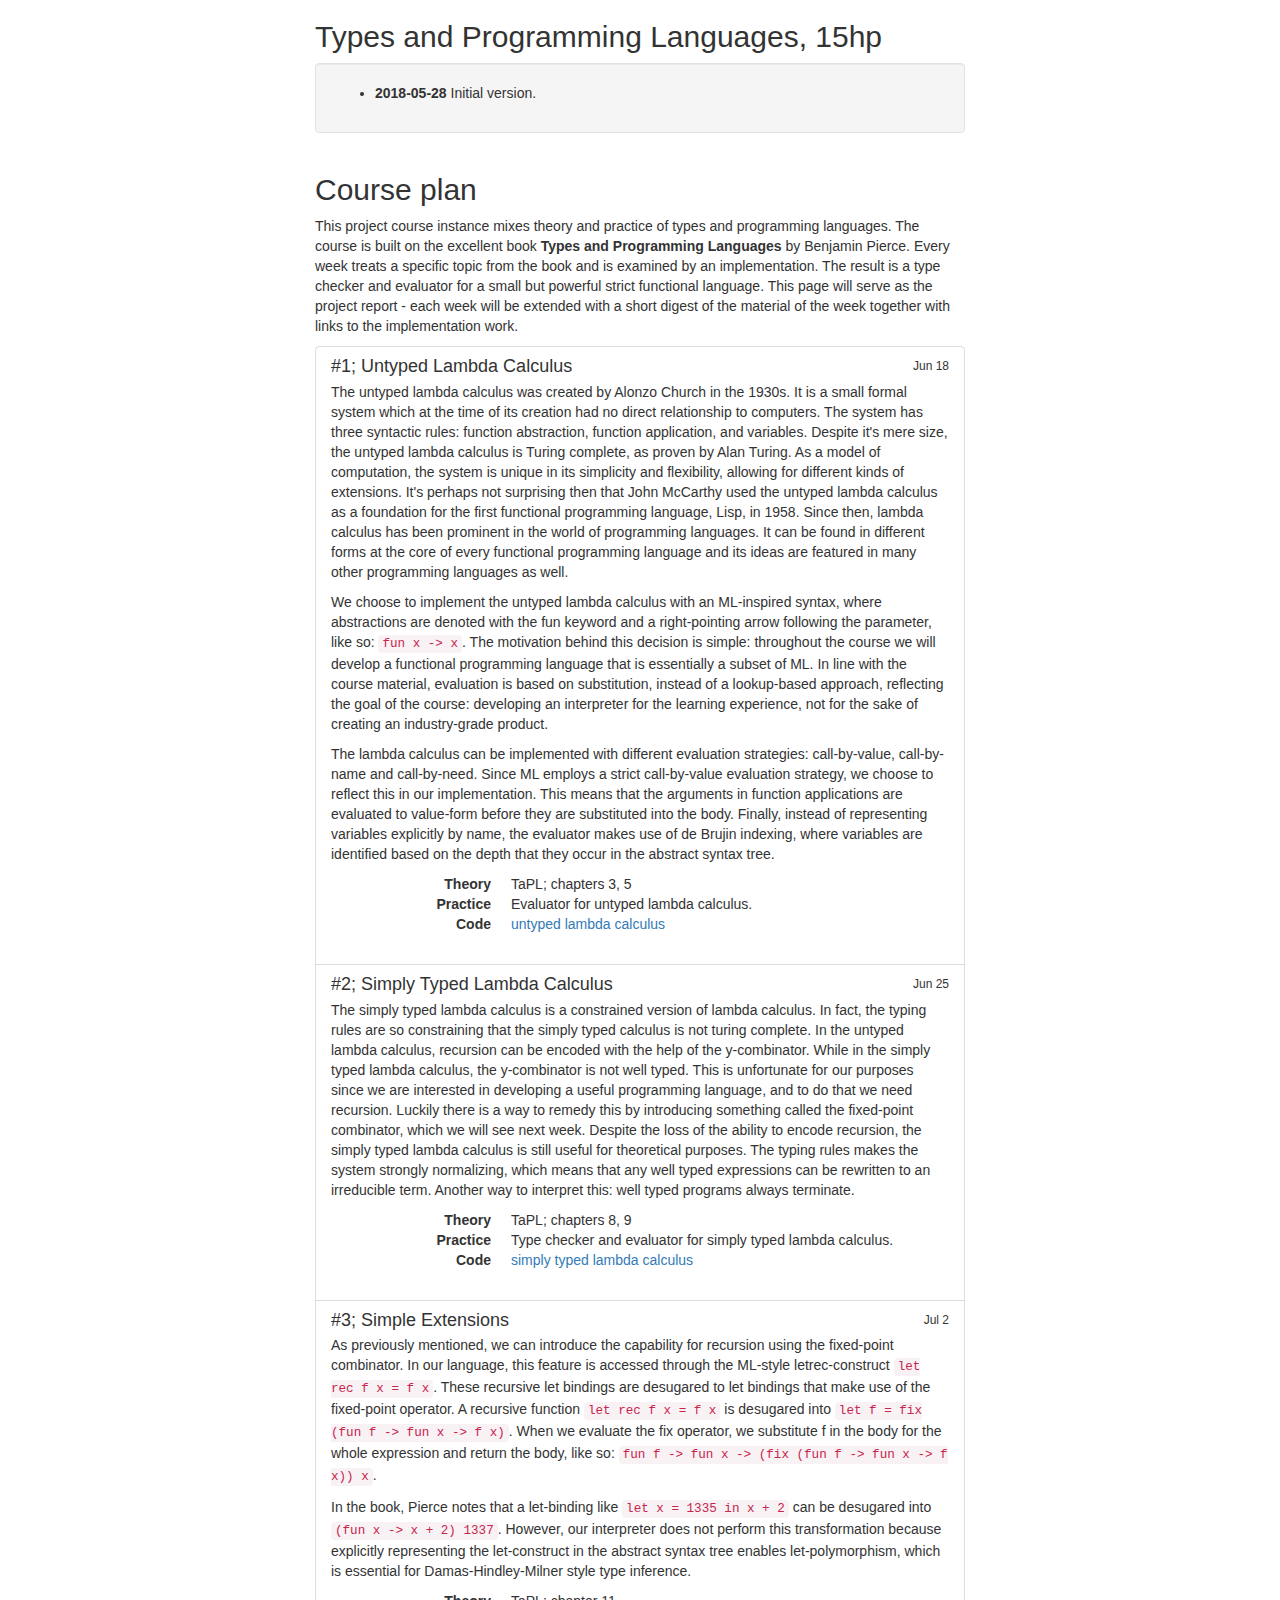
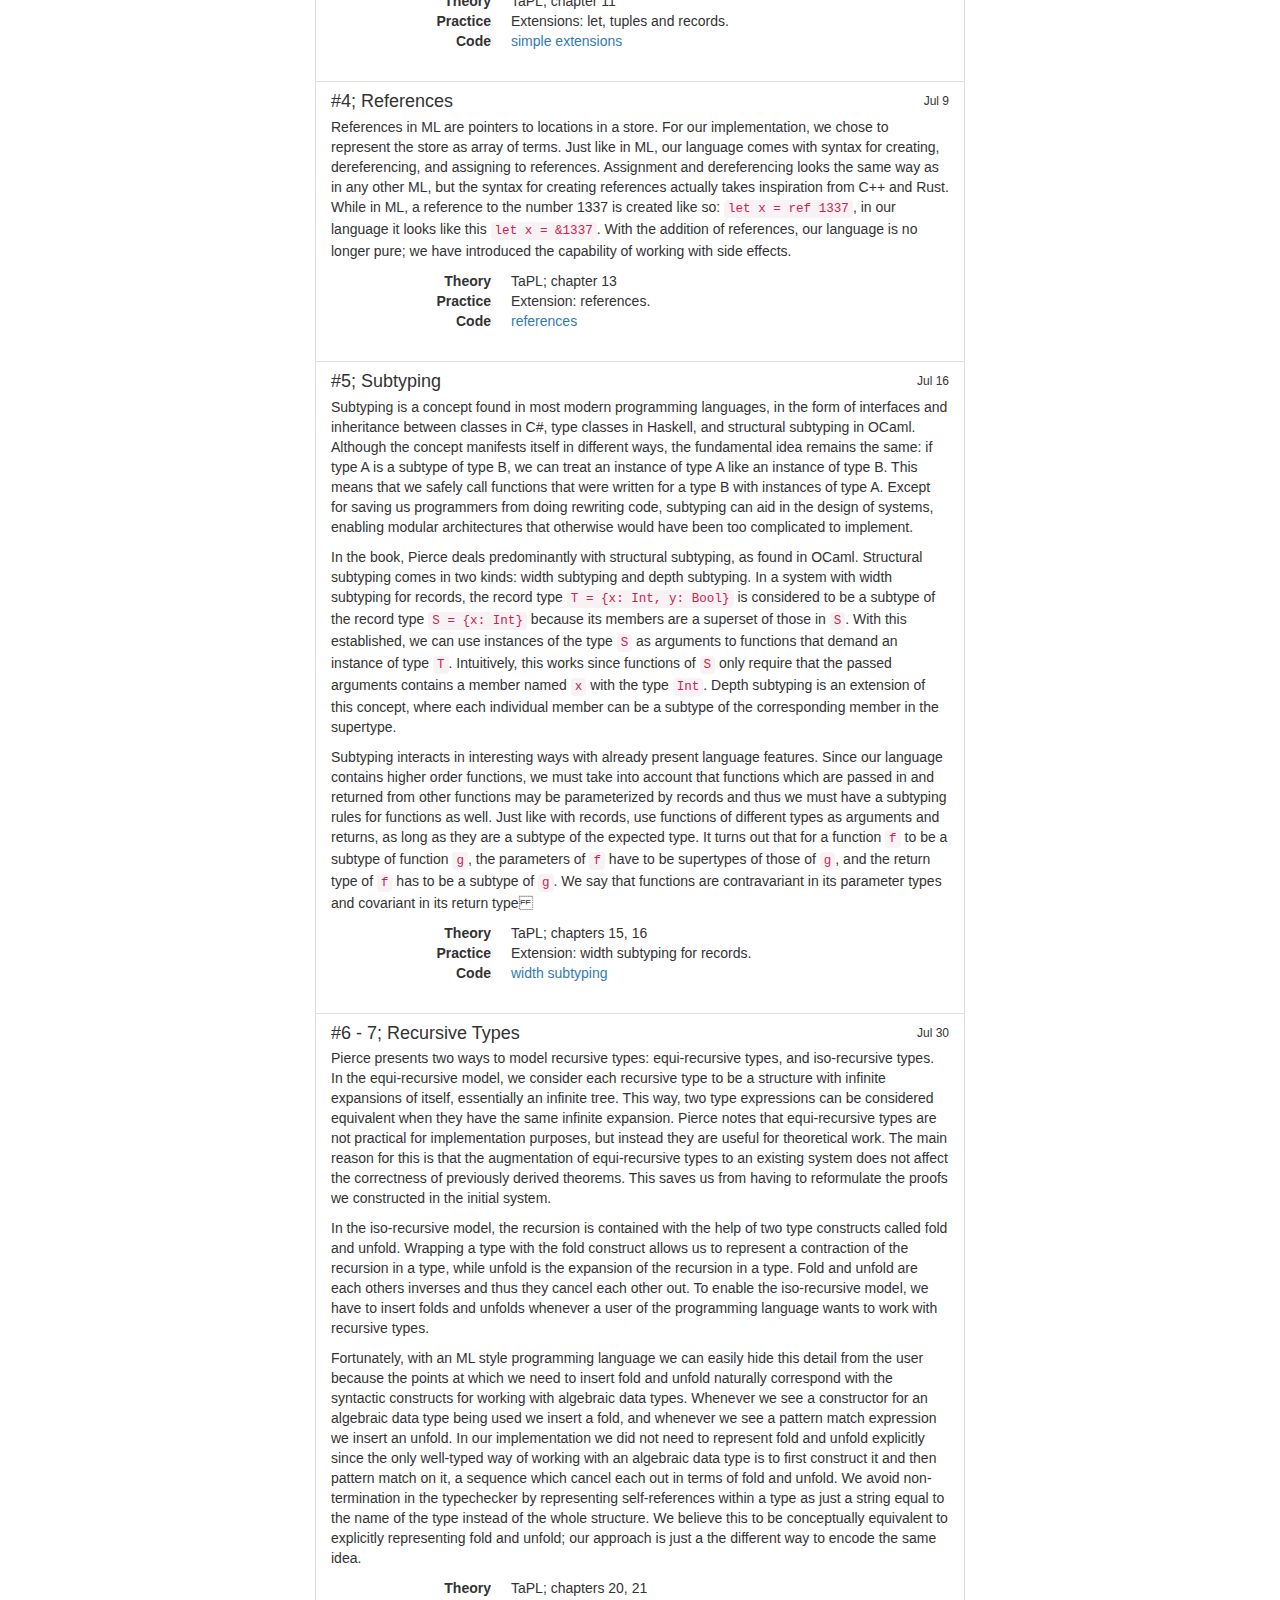
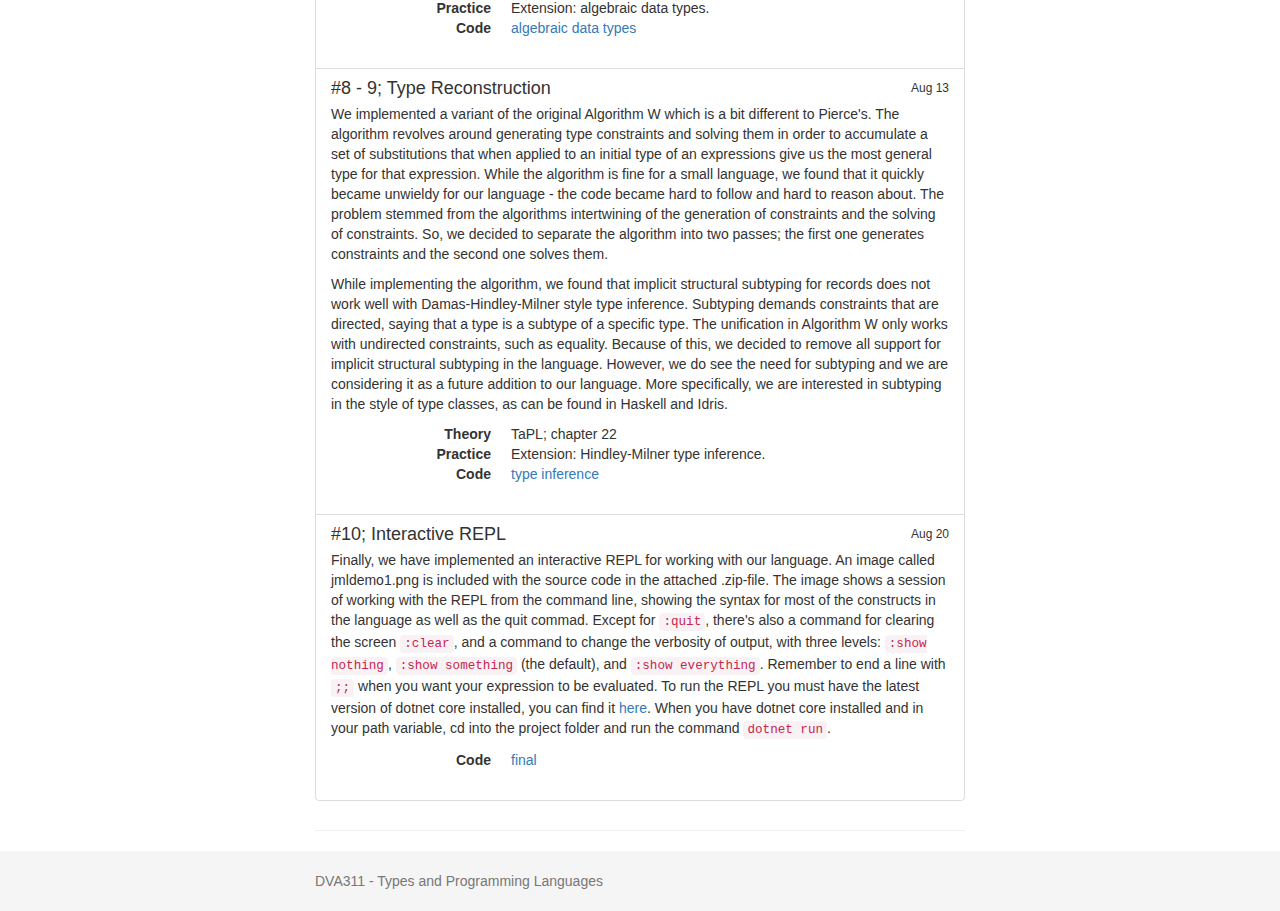
==== commit b7aa7a11: "fixed textual errors" ====
--- a/index.html
+++ b/index.html
@@ -139,7 +139,7 @@
 Subtyping is a concept found in most modern programming languages, in the form of interfaces and inheritance between classes in C#, type classes in Haskell, and structural subtyping in OCaml. Although the concept manifests itself in different ways, the fundamental idea remains the same: if type A is a subtype of type B, we can treat an instance of type A like an instance of type B. This means that we safely call functions that were written for a type B with instances of type A. Except for saving us programmers from doing rewriting code, subtyping can aid in the design of systems, enabling modular architectures that otherwise would have been too complicated to implement.
 </p>
 <p>
-In the book, Pierce deals predominantly with structural subtyping, as found in OCaml. Structural subtyping comes in two kinds: width subtyping and depth subtyping. In a system with width subtyping for records, the record type <code>T = {x: Int, y: Bool></code> is considered to be a subtype of the record type <code> S = {x: Int}</code> because its members are a superset of those in <code>S</code>. With this established, we can use instances of the type <code>S</code> as arguments to functions that demand an instance of type <code>T</code>. Intuitively, this works since functions of <code>S</code> only require that the passed arguments contains a member named <code>x</code> with the type <code>Int</code>. Depth subtyping is an extension of this concept, where each individual member can be a subtype of the corresponding member in the supertype.
+In the book, Pierce deals predominantly with structural subtyping, as found in OCaml. Structural subtyping comes in two kinds: width subtyping and depth subtyping. In a system with width subtyping for records, the record type <code>T = {x: Int, y: Bool}</code> is considered to be a subtype of the record type <code> S = {x: Int}</code> because its members are a superset of those in <code>S</code>. With this established, we can use instances of the type <code>S</code> as arguments to functions that demand an instance of type <code>T</code>. Intuitively, this works since functions of <code>S</code> only require that the passed arguments contains a member named <code>x</code> with the type <code>Int</code>. Depth subtyping is an extension of this concept, where each individual member can be a subtype of the corresponding member in the supertype.
 </p>
 <p>
 Subtyping interacts in interesting ways with already present language features. Since our language contains higher order functions, we must take into account that functions which are passed in and returned from other functions may be parameterized by records and thus we must have a subtyping rules for functions as well. Just like with records, use functions of different types as arguments and returns, as long as they are a subtype of the expected type. It turns out that for a function <code>f</code> to be a subtype of function <code>g</code>, the parameters of <code>f</code> have to be supertypes of those of <code>g</code>, and the return type of <code>f</code> has to be a subtype of <code>g</code>. We say that functions are contravariant in its parameter types and covariant in its return type